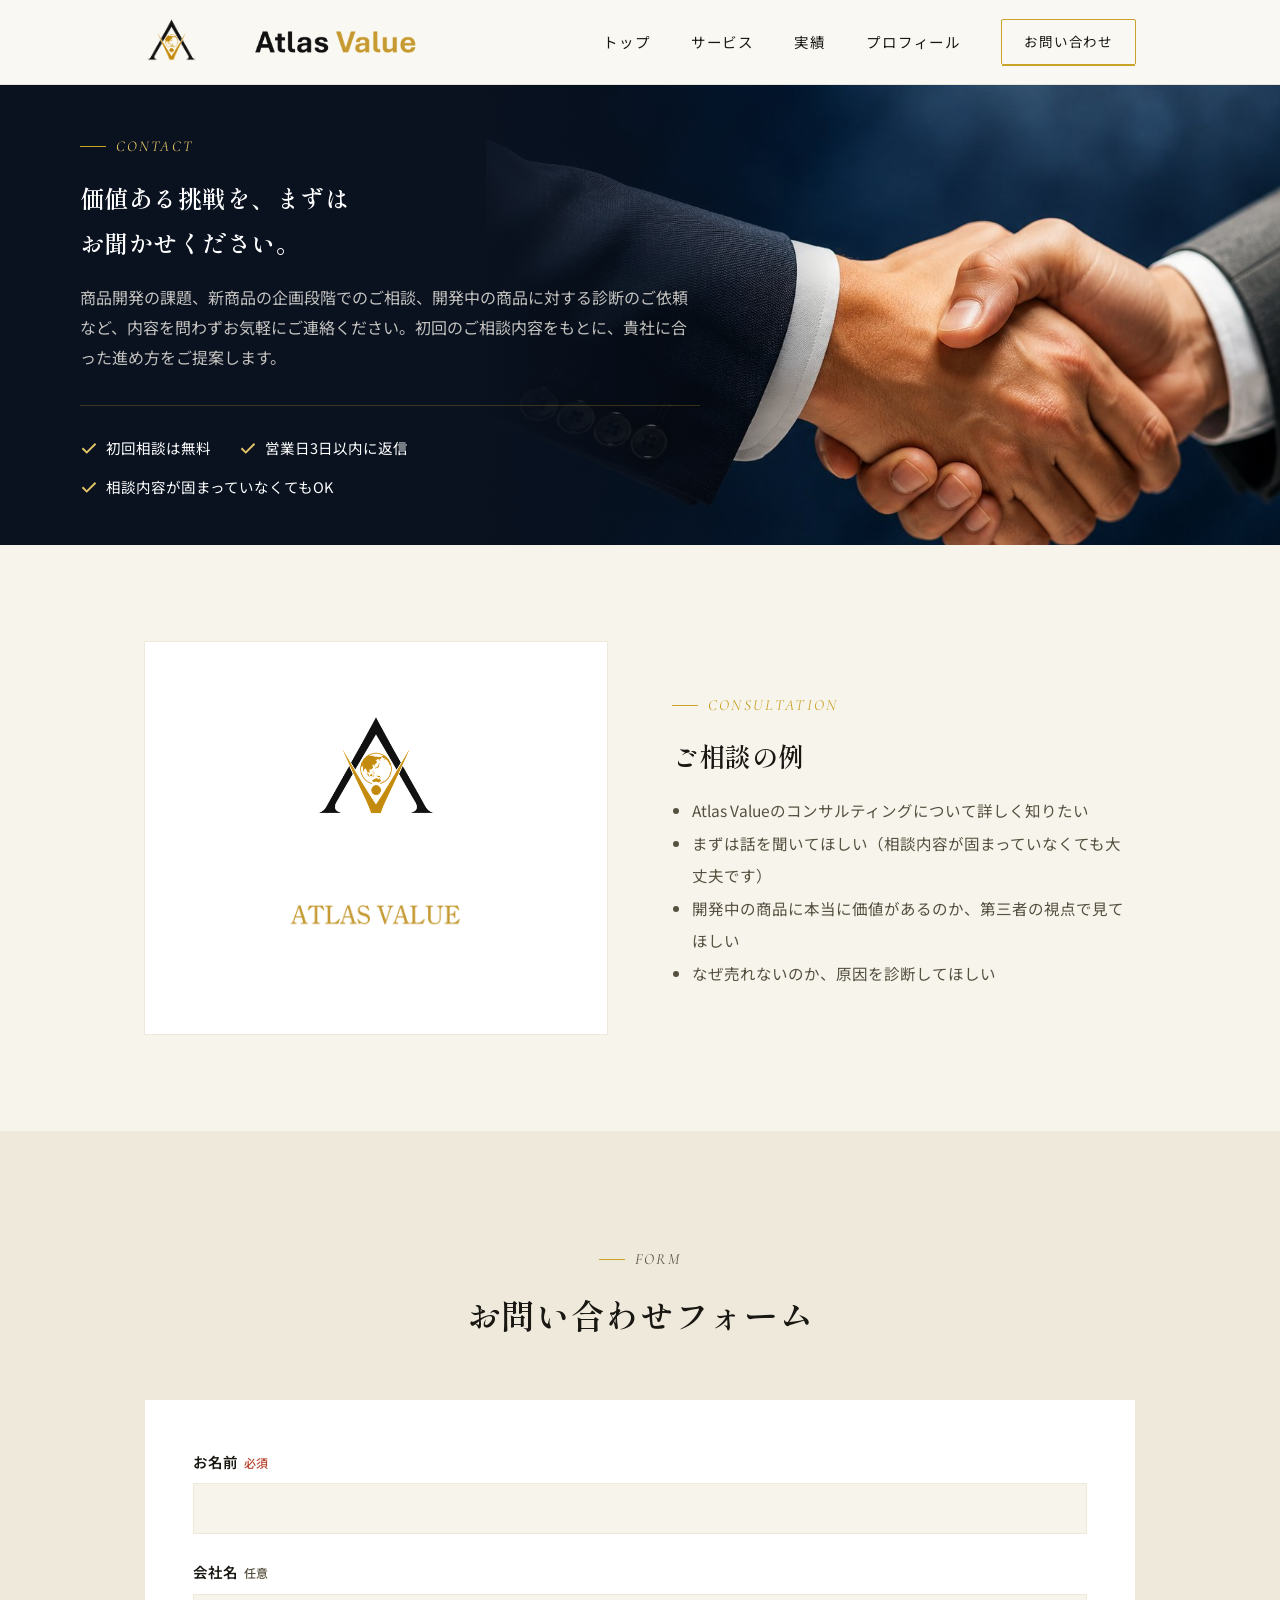
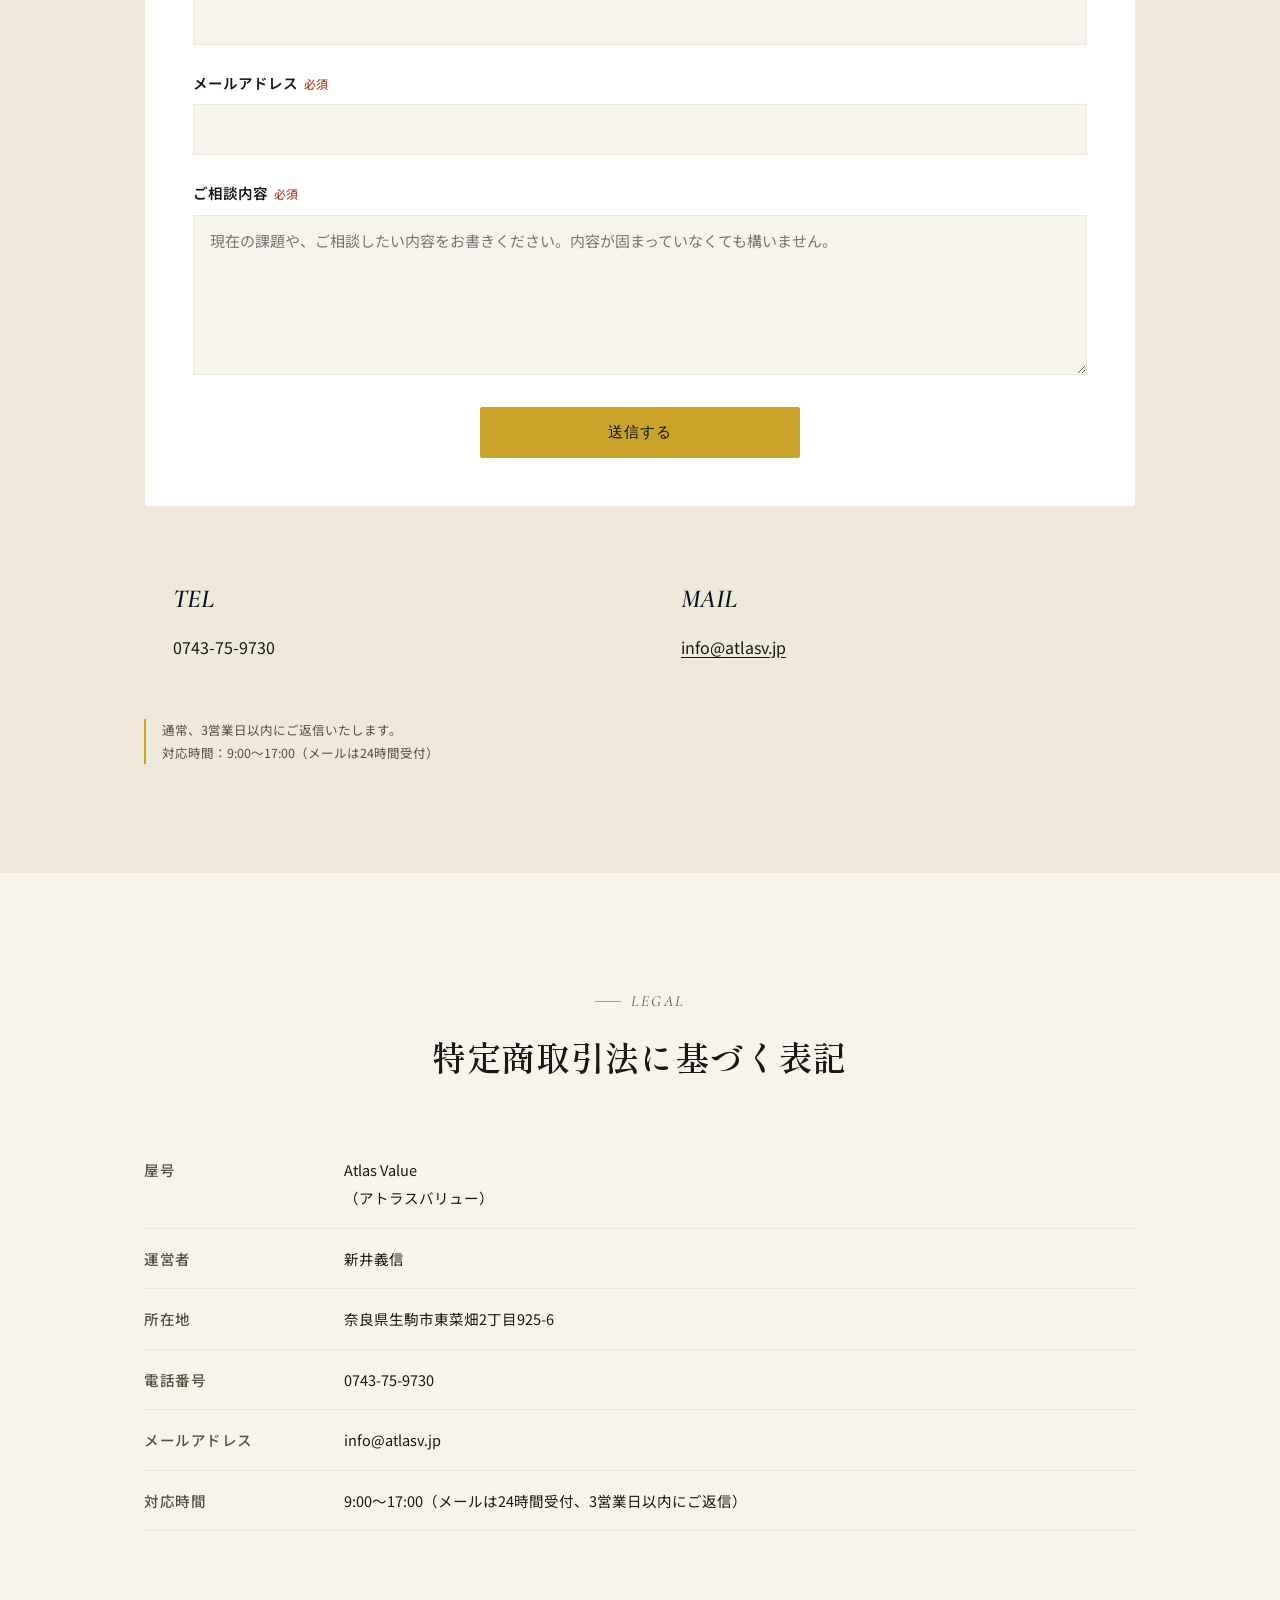
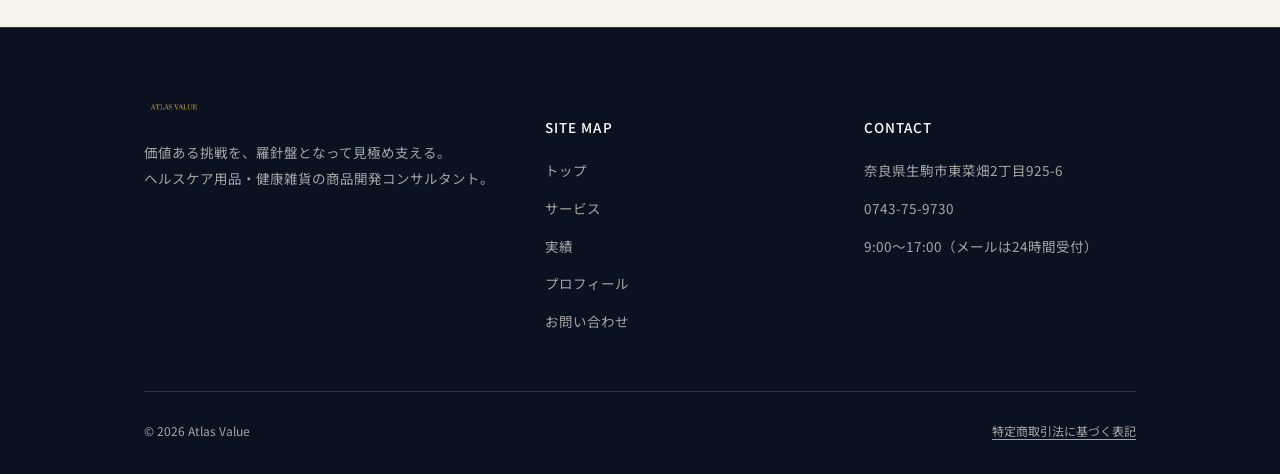
==== contact.html @ 28e2bb45 "Add files via upload" ====
<!DOCTYPE html>
<html lang="ja">
<head>
<meta charset="UTF-8">
<meta name="viewport" content="width=device-width, initial-scale=1.0">
<title>お問い合わせ | Atlas Value</title>
<meta name="description" content="Atlas Valueへのお問い合わせ・ご相談はこちらから。商品開発の課題や診断のご依頼など、お気軽にご連絡ください。">
<link rel="icon" href="favicon.png">
<link rel="stylesheet" href="css/style.css?v=19">
</head>
<body>

<header class="site-header">
  <div class="wrap">
    <a href="index.html" class="brand">
      <img src="images/logo-mark-dark.png" alt="Atlas Value" class="mark">
      <img src="images/logo-wordmark-sans-dark.png" alt="Atlas Value" class="wordmark">
    </a>
    <nav class="main-nav">
      <a href="index.html">トップ</a>
      <a href="service.html">サービス</a>
      <a href="results.html">実績</a>
      <a href="profile.html">プロフィール</a>
      <a href="contact.html#form" class="nav-cta current">お問い合わせ</a>
    </nav>
  </div>
</header>

<section class="contact-hero-photo">
  <div class="contact-hero-photo-img" role="img" aria-label="握手を交わすビジネスパーソンの手元"></div>
  <div class="wrap contact-hero-photo-grid">
    <div class="contact-hero-photo-text">
      <p class="eyebrow">CONTACT</p>
      <h1>価値ある挑戦を、まずは<br>お聞かせください。</h1>
      <p>商品開発の課題、新商品の企画段階でのご相談、開発中の商品に対する診断のご依頼など、内容を問わずお気軽にご連絡ください。初回のご相談内容をもとに、貴社に合った進め方をご提案します。</p>
      <div class="trust-row">
        <div class="trust-item">
          <svg viewBox="0 0 20 20" xmlns="http://www.w3.org/2000/svg"><path d="M7.5 13.5L3.5 9.5L2 11L7.5 16.5L18 6L16.5 4.5L7.5 13.5Z" fill="#e6c766"/></svg>
          <span>初回相談は無料</span>
        </div>
        <div class="trust-item">
          <svg viewBox="0 0 20 20" xmlns="http://www.w3.org/2000/svg"><path d="M7.5 13.5L3.5 9.5L2 11L7.5 16.5L18 6L16.5 4.5L7.5 13.5Z" fill="#e6c766"/></svg>
          <span>営業日3日以内に返信</span>
        </div>
        <div class="trust-item">
          <svg viewBox="0 0 20 20" xmlns="http://www.w3.org/2000/svg"><path d="M7.5 13.5L3.5 9.5L2 11L7.5 16.5L18 6L16.5 4.5L7.5 13.5Z" fill="#e6c766"/></svg>
          <span>相談内容が固まっていなくてもOK</span>
        </div>
      </div>
    </div>
  </div>
</section>

<section>
  <div class="wrap">
    <div class="feature-grid">
      <div class="feature-media">
        <div class="media-panel">
          <img class="panel-mark" src="images/logo-mark-dark.png" alt="Atlas Value ロゴマーク">
          <img class="panel-logotype" src="images/atlas-value-logotype.png" alt="ATLAS VALUE">
        </div>
      </div>
      <div class="feature-text">
        <p class="eyebrow">CONSULTATION</p>
        <h2>ご相談の例</h2>
        <ul style="padding-left:20px; color:var(--ink-soft); font-size:15.5px; line-height:2.1;">
          <li>Atlas Valueのコンサルティングについて詳しく知りたい</li>
          <li>まずは話を聞いてほしい（相談内容が固まっていなくても大丈夫です）</li>
          <li>開発中の商品に本当に価値があるのか、第三者の視点で見てほしい</li>
          <li>なぜ売れないのか、原因を診断してほしい</li>
        </ul>
      </div>
    </div>
  </div>
</section>

<section class="on-cream-dim" id="form">
  <div class="wrap">
    <div class="section-head">
      <p class="eyebrow" style="justify-content:center;">FORM</p>
      <h2>お問い合わせフォーム</h2>
    </div>
    <div class="form-block">
      <div class="form-error" id="formError" style="display:none;"></div>
      <form class="contact-form" action="https://smart-ebino-8318.whitesnow.jp/contact-form.php" method="post">
        <!-- スパム対策用（人には見えない項目、削除しないでください） -->
        <div class="hp-field" aria-hidden="true">
          <label for="website">website</label>
          <input type="text" id="website" name="website" tabindex="-1" autocomplete="off">
        </div>

        <div class="field">
          <label for="name">お名前<span class="req">必須</span></label>
          <input type="text" id="name" name="name" required>
        </div>

        <div class="field">
          <label for="company">会社名<span class="opt">任意</span></label>
          <input type="text" id="company" name="company">
        </div>

        <div class="field">
          <label for="email">メールアドレス<span class="req">必須</span></label>
          <input type="email" id="email" name="email" required>
        </div>

        <div class="field">
          <label for="message">ご相談内容<span class="req">必須</span></label>
          <textarea id="message" name="message" required placeholder="現在の課題や、ご相談したい内容をお書きください。内容が固まっていなくても構いません。"></textarea>
        </div>

        <div class="form-submit">
          <button type="submit" class="btn btn-solid">送信する</button>
        </div>
      </form>
    </div>

    <div class="contact-methods">
      <div class="contact-method">
        <div class="label">TEL</div>
        <div class="value">0743-75-9730</div>
      </div>
      <div class="contact-method">
        <div class="label">MAIL</div>
        <div class="value"><a href="mailto:info@atlasv.jp">info@atlasv.jp</a></div>
      </div>
    </div>
    <p class="note">通常、3営業日以内にご返信いたします。<br>対応時間：9:00〜17:00（メールは24時間受付）</p>
  </div>
</section>

<section id="legal">
  <div class="wrap">
    <div class="section-head">
      <p class="eyebrow" style="justify-content:center;">LEGAL</p>
      <h2>特定商取引法に基づく表記</h2>
    </div>
    <table class="legal-table">
      <tr><th>屋号</th><td>Atlas Value<br>（アトラスバリュー）</td></tr>
      <tr><th>運営者</th><td>新井義信</td></tr>
      <tr><th>所在地</th><td>奈良県生駒市東菜畑2丁目925-6</td></tr>
      <tr><th>電話番号</th><td>0743-75-9730</td></tr>
      <tr><th>メールアドレス</th><td><a href="mailto:info@atlasv.jp">info@atlasv.jp</a></td></tr>
      <tr><th>対応時間</th><td>9:00〜17:00（メールは24時間受付、3営業日以内にご返信）</td></tr>
    </table>
  </div>
</section>

<footer class="site-footer">
  <div class="wrap">
    <div class="footer-top">
      <div class="footer-brand">
        <img src="images/logo-wordmark-serif.png" alt="Atlas Value">
        <p>価値ある挑戦を、羅針盤となって見極め支える。<br>ヘルスケア用品・健康雑貨の商品開発コンサルタント。</p>
      </div>
      <div class="footer-col">
        <h5>SITE MAP</h5>
        <a href="index.html">トップ</a>
        <a href="service.html">サービス</a>
        <a href="results.html">実績</a>
        <a href="profile.html">プロフィール</a>
        <a href="contact.html#form">お問い合わせ</a>
      </div>
      <div class="footer-col">
        <h5>CONTACT</h5>
        <span>奈良県生駒市東菜畑2丁目925-6</span>
        <span>0743-75-9730</span>
        <span>9:00〜17:00（メールは24時間受付）</span>
      </div>
    </div>
    <div class="footer-bottom">
      <span>&copy; 2026 Atlas Value</span>
      <a href="contact.html#legal">特定商取引法に基づく表記</a>
    </div>
  </div>
</footer>

<script>
(function () {
  var params = new URLSearchParams(window.location.search);
  var error = params.get("error");
  if (!error) return;
  var box = document.getElementById("formError");
  if (!box) return;
  var messages = {
    required: "お名前・メールアドレス・ご相談内容は必須項目です。ご入力の上、再度送信してください。",
    email: "メールアドレスの形式が正しくないようです。ご確認の上、再度送信してください。"
  };
  box.textContent = messages[error] || "送信内容をご確認の上、再度お試しください。";
  box.style.display = "block";
  box.scrollIntoView({ behavior: "smooth", block: "center" });
})();
</script>

</body>
</html>
---- css/style.css ----
@import url('https://fonts.googleapis.com/css2?family=Shippori+Mincho:wght@400;500;600;700;800&family=Cormorant+Garamond:ital,wght@0,400;0,500;0,600;1,400&family=Noto+Sans+JP:wght@300;400;500;600;700&display=swap');

/* ===== Design tokens ===== */
:root {
  --navy-deep: #0a1220;
  --navy: #101c30;
  --navy-mid: #16233c;
  --navy-line: rgba(201, 162, 39, 0.25);
  --gold: #c9a227;
  --gold-light: #e6c766;
  --gold-soft: rgba(201, 162, 39, 0.12);
  --cream: #f7f4ec;
  --cream-dim: #efe9db;
  --ink: #191712;
  --ink-soft: #55503f;
  --white: #ffffff;

  --font-display: "Shippori Mincho", serif;
  --font-en: "Cormorant Garamond", serif;
  --font-body: "Noto Sans JP", sans-serif;

  --max-w: 1120px;
  --gutter: clamp(24px, 5vw, 64px);
}

* { box-sizing: border-box; }
html { scroll-behavior: smooth; }

body {
  margin: 0;
  font-family: var(--font-body);
  color: var(--ink);
  background: var(--cream);
  line-height: 1.9;
  -webkit-font-smoothing: antialiased;
}

img { max-width: 100%; display: block; }
a { color: inherit; text-decoration: none; }

.wrap {
  max-width: var(--max-w);
  margin: 0 auto;
  padding-left: var(--gutter);
  padding-right: var(--gutter);
}

h1, h2, h3, h4 {
  font-family: var(--font-display);
  font-weight: 600;
  margin: 0;
  letter-spacing: 0.02em;
}

.eyebrow {
  display: inline-flex;
  align-items: center;
  gap: 10px;
  font-family: var(--font-en);
  font-style: italic;
  font-size: 15px;
  letter-spacing: 0.14em;
  color: var(--gold);
  margin-bottom: 14px;
}
.eyebrow::before {
  content: "";
  width: 26px;
  height: 1px;
  background: var(--gold);
  display: inline-block;
}
.eyebrow.eyebrow-lg {
  font-size: 30px;
  color: #8a6c14;
}

/* ===== Compass divider — signature motif ===== */
.compass-divider {
  display: flex;
  align-items: center;
  justify-content: center;
  gap: 14px;
  margin: 0 auto;
  width: 100%;
  max-width: 420px;
}
.compass-divider .line { flex: 1; height: 1px; background: linear-gradient(90deg, transparent, var(--gold), transparent); }
.compass-divider svg { flex-shrink: 0; }

/* ===== Header ===== */
.site-header {
  position: sticky;
  top: 0;
  z-index: 100;
  background: rgba(250, 248, 242, 0.96);
  backdrop-filter: blur(6px);
  border-bottom: 1px solid rgba(25, 23, 18, 0.09);
  box-shadow: 0 1px 0 rgba(25, 23, 18, 0.02);
}
.site-header .wrap {
  display: flex;
  align-items: center;
  justify-content: space-between;
  height: 84px;
}
.brand {
  display: flex;
  align-items: center;
  gap: 12px;
}
.brand img.mark { height: 55px; width: auto; }
.brand img.wordmark { height: 132px; width: auto; }

nav.main-nav { display: flex; align-items: center; gap: 40px; }
nav.main-nav a {
  color: var(--ink);
  font-size: 14.5px;
  letter-spacing: 0.06em;
  position: relative;
  padding: 6px 0;
  transition: color .25s ease;
}
nav.main-nav a:hover { color: var(--gold); }
nav.main-nav a.current { color: var(--gold); }
nav.main-nav a.current::after {
  content: "";
  position: absolute;
  left: 0; right: 0; bottom: -2px;
  height: 1px;
  background: var(--gold);
}
.nav-cta {
  border: 1px solid var(--gold);
  padding: 9px 22px !important;
  border-radius: 2px;
  font-size: 13.5px !important;
  color: var(--ink) !important;
}
.nav-cta:hover { background: var(--gold); color: var(--navy-deep) !important; }

.nav-toggle { display: none; }

/* ===== Hero ===== */
.hero {
  position: relative;
  background: var(--navy-deep);
  color: var(--white);
  overflow: hidden;
}
.hero-bg-photo {
  position: absolute;
  inset: 0;
  width: 100%;
  height: 100%;
  object-fit: cover;
  object-position: right center;
  z-index: 1;
}
.hero-photo-overlay {
  position: absolute;
  inset: 0;
  z-index: 2;
  background: linear-gradient(90deg,
    rgba(10,18,32,0.94) 0%,
    rgba(10,18,32,0.82) 32%,
    rgba(10,18,32,0.35) 58%,
    rgba(10,18,32,0.08) 72%,
    rgba(10,18,32,0) 85%);
}
/* HERO-FIX-10 */
.hero .wrap {
  position: relative;
  z-index: 3;
  min-height: 520px;
  display: flex;
  align-items: flex-start;
  padding-top: 0px;
  padding-bottom: 48px;
}
.hero-copy {
  margin-top: -140px;
}
.hero-copy { max-width: 700px; }
.hero-copy h1 {
  font-size: clamp(34px, 4.4vw, 52px);
  line-height: 1.5;
  color: var(--white);
}
.hero-copy h1 .accent { color: var(--gold); white-space: nowrap; }
.hero-copy p.lead {
  margin-top: 26px;
  font-size: 16.5px;
  color: rgba(247, 244, 236, 0.82);
  max-width: 620px;
  line-height: 2;
}
.hero-actions { margin-top: 40px; display: flex; gap: 16px; flex-wrap: wrap; }

.btn {
  display: inline-block;
  padding: 15px 34px;
  font-size: 14.5px;
  letter-spacing: 0.08em;
  border-radius: 2px;
  transition: all .25s ease;
  border: 1px solid var(--gold);
}
.btn-solid { background: var(--gold); color: var(--navy-deep); }
.btn-solid:hover { background: var(--gold-light); border-color: var(--gold-light); }
.btn-outline { color: var(--white); }
.btn-outline:hover { background: rgba(201,162,39,0.12); }

.hero-visual { position: relative; }
.hero-visual .frame {
  position: relative;
  border: 1px solid var(--navy-line);
  padding: 14px;
}
.hero-visual img { width: 100%; height: auto; display: block; }
.hero-visual .frame::before,
.hero-visual .frame::after {
  content: "";
  position: absolute;
  width: 30px; height: 30px;
  border: 1px solid var(--gold);
}
.hero-visual .frame::before { top: -8px; left: -8px; border-right: none; border-bottom: none; }
.hero-visual .frame::after { bottom: -8px; right: -8px; border-left: none; border-top: none; }

.hero-bg-mark {
  position: absolute;
  right: -8%;
  top: -18%;
  width: 620px;
  opacity: 0.05;
  z-index: 1;
  pointer-events: none;
}

/* ===== Page hero (inner pages) ===== */
.page-hero {
  background: var(--navy-deep);
  color: var(--white);
  padding: 108px 0 64px;
  position: relative;
  overflow: hidden;
}
.page-hero .eyebrow { color: var(--gold-light); }
.page-hero h1 { color: var(--white); font-size: clamp(30px, 3.6vw, 42px); line-height: 1.6; }
.page-hero h1 .accent { color: var(--gold); white-space: nowrap; }
.page-hero p { margin-top: 18px; color: rgba(247,244,236,0.78); max-width: 62ch; font-size: 15.5px; }

.page-hero-grid {
  display: grid;
  grid-template-columns: 1.55fr 0.45fr;
  gap: 40px;
  align-items: center;
}
.page-hero-split h1 { font-size: clamp(28px, 3.1vw, 37px); }
.page-hero-split .page-hero-copy p { max-width: none; }
.page-hero-visual { max-width: 280px; margin: 0 auto; }
.page-hero-visual .frame { margin: 0; }

/* ===== Profile photo hero (index.html PROFILE section) ===== */
.profile-hero-photo {
  position: relative;
  background: var(--navy-deep);
  color: var(--white);
  padding: 0;
  overflow: hidden;
}
.profile-hero-photo-img {
  position: absolute;
  top: 0;
  right: 0;
  width: 62%;
  height: 100%;
  background-image: url('../images/profile-compass-bg.jpg');
  background-repeat: no-repeat;
  background-size: 148% auto;
  background-position: 100% center;
  z-index: 1;
}
.profile-hero-photo::before {
  content: "";
  position: absolute;
  inset: 0;
  background: linear-gradient(90deg,
    var(--navy-deep) 0%,
    var(--navy-deep) 36%,
    rgba(10, 18, 32, 0.55) 50%,
    rgba(10, 18, 32, 0) 66%);
  z-index: 2;
}
.profile-hero-photo-grid {
  position: relative;
  z-index: 3;
  padding: 112px 0;
}
.profile-hero-photo-text { max-width: 640px; }
.profile-hero-photo-text .eyebrow { color: var(--gold-light); }
.profile-hero-photo-text h2 { color: var(--white); font-size: clamp(26px, 3vw, 34px); line-height: 1.6; }
.profile-hero-photo-text p { margin-top: 20px; color: rgba(247,244,236,0.78); font-size: 15.5px; }
.profile-hero-photo-text .btn-outline { border-color: var(--gold); color: var(--white); }
@media (max-width: 860px) {
  .profile-hero-photo-img { position: static; width: 100%; height: 260px; }
  .profile-hero-photo::before { display: none; }
  .profile-hero-photo-grid { padding: 48px 0; }
  .profile-hero-photo-text { max-width: none; }
}

/* ===== Results photo hero (results.html page-hero) ===== */
.results-hero-photo {
  position: relative;
  background: var(--navy-deep);
  color: var(--white);
  padding: 0;
  overflow: hidden;
}
.results-hero-photo-img {
  position: absolute;
  top: 0;
  right: 0;
  width: 62%;
  height: 100%;
  background-image: url('../images/results-hero-bg.jpg');
  background-repeat: no-repeat;
  background-size: 180% auto;
  background-position: 100% 32%;
  z-index: 1;
}
.results-hero-photo::before {
  content: "";
  position: absolute;
  inset: 0;
  background: linear-gradient(90deg,
    var(--navy-deep) 0%,
    var(--navy-deep) 36%,
    rgba(10, 18, 32, 0.55) 50%,
    rgba(10, 18, 32, 0) 66%);
  z-index: 2;
}
.results-hero-photo-grid {
  position: relative;
  z-index: 3;
  padding: 112px 0;
}
.results-hero-photo-text { max-width: 580px; }
.results-hero-photo-text .eyebrow { color: var(--gold-light); }
.results-hero-photo-text h1 { color: var(--white); }
.results-hero-photo-text p { color: rgba(247,244,236,0.78); }
@media (max-width: 860px) {
  .results-hero-photo-img { position: static; width: 100%; height: 260px; }
  .results-hero-photo::before { display: none; }
  .results-hero-photo-grid { padding: 48px 0; }
  .results-hero-photo-text { max-width: none; }
}

/* ===== Profile page hero photo (profile.html page-hero) ===== */
.profile-page-hero-photo {
  position: relative;
  background: var(--navy-deep);
  color: var(--white);
  padding: 0;
  overflow: hidden;
}
.profile-page-hero-photo-img {
  position: absolute;
  top: 0;
  right: 0;
  width: 62%;
  height: 100%;
  background-image: url('../images/profile-page-hero-bg.jpg');
  background-repeat: no-repeat;
  background-size: 130% auto;
  background-position: 70% center;
  z-index: 1;
}
.profile-page-hero-photo::before {
  content: "";
  position: absolute;
  inset: 0;
  background: linear-gradient(90deg,
    var(--navy-deep) 0%,
    var(--navy-deep) 36%,
    rgba(10, 18, 32, 0.55) 50%,
    rgba(10, 18, 32, 0) 66%);
  z-index: 2;
}
.profile-page-hero-photo-grid {
  position: relative;
  z-index: 3;
  padding: 112px 0;
}
.profile-page-hero-photo-text { max-width: 580px; }
.profile-page-hero-photo-text .eyebrow { color: var(--gold-light); }
.profile-page-hero-photo-text h1 { color: var(--white); }
.profile-page-hero-photo-text p { color: rgba(247,244,236,0.78); }
@media (max-width: 860px) {
  .profile-page-hero-photo-img { position: static; width: 100%; height: 260px; }
  .profile-page-hero-photo::before { display: none; }
  .profile-page-hero-photo-grid { padding: 48px 0; }
  .profile-page-hero-photo-text { max-width: none; }
}

/* ===== Contact photo hero (contact.html page-hero) ===== */
.contact-hero-photo {
  position: relative;
  background: var(--navy-deep);
  color: var(--white);
  padding: 0;
  overflow: hidden;
}
.contact-hero-photo-img {
  position: absolute;
  top: 0;
  right: 0;
  width: 62%;
  height: 100%;
  background-image: url('../images/contact-hero-bg.jpg');
  background-repeat: no-repeat;
  background-size: 140% auto;
  background-position: 60% center;
  z-index: 1;
}
.contact-hero-photo::before {
  content: "";
  position: absolute;
  inset: 0;
  background: linear-gradient(90deg,
    var(--navy-deep) 0%,
    var(--navy-deep) 36%,
    rgba(10, 18, 32, 0.55) 50%,
    rgba(10, 18, 32, 0) 66%);
  z-index: 2;
}
.contact-hero-photo-grid {
  position: relative;
  z-index: 3;
  padding: 32px 0;
}
.contact-hero-photo-text { max-width: 620px; }
.contact-hero-photo-text .eyebrow { color: var(--gold-light); }
.contact-hero-photo-text h1 { color: var(--white); }
.contact-hero-photo-text p { color: rgba(247,244,236,0.78); }
.trust-row {
  display: flex;
  flex-wrap: wrap;
  margin-top: 32px;
  padding-top: 28px;
  border-top: 1px solid rgba(201, 162, 39, 0.25);
}
.trust-item {
  display: flex;
  align-items: center;
  font-size: 14.5px;
  color: var(--white);
  margin-right: 28px;
  margin-bottom: 12px;
  white-space: nowrap;
}
.trust-item svg { flex: none; width: 18px; height: 18px; margin-right: 8px; }
@media (max-width: 860px) {
  .contact-hero-photo-img { position: static; width: 100%; height: 260px; }
  .contact-hero-photo::before { display: none; }
  .contact-hero-photo-grid { padding: 48px 0; }
  .contact-hero-photo-text { max-width: none; }
  .trust-row { flex-direction: column; gap: 12px; }
}

/* ===== Sections ===== */
section { padding: 96px 0; }
section.section-tight-top { padding-top: 8px; }
section.section-tight-bottom { padding-bottom: 24px; }
section.on-navy { background: var(--navy-deep); color: var(--white); }
section.on-cream-dim { background: var(--cream-dim); }
.section-head { text-align: center; max-width: 680px; margin: 0 auto 56px; }
.section-head h2 { font-size: clamp(26px, 3vw, 34px); line-height: 1.6; }
.on-navy .section-head h2 { color: var(--white); }
.section-head p { margin-top: 18px; color: var(--ink-soft); font-size: 15.5px; line-height: 1.9; }
.on-navy .section-head p { color: rgba(247,244,236,0.78); }
.on-navy .section-head p.eyebrow { color: var(--gold); }

/* ===== Values row (5 values) ===== */
.values-row {
  display: grid;
  grid-template-columns: repeat(5, 1fr);
  gap: 0;
  border-top: 1px solid var(--navy-line);
}
.value-item {
  padding: 40px 18px;
  text-align: center;
  border-right: 1px solid var(--navy-line);
}
.value-item:last-child { border-right: none; }
.value-item .vicon { display: block; margin: 0 auto 20px; height: 44px; width: auto; }
.value-item h3 { color: var(--white); font-size: 18px; letter-spacing: 0.12em; }
.value-item p { margin-top: 12px; font-size: 13.5px; color: rgba(247,244,236,0.68); line-height: 1.85; }

/* ===== Values row (photo-based, brand board style) ===== */
.values-row-photo {
  display: grid;
  grid-template-columns: repeat(5, 1fr);
  gap: 0;
  border-top: 1px solid var(--navy-line);
}
.value-photo-card {
  border-right: 1px solid var(--navy-line);
  background: var(--navy-deep);
}
.value-photo-card:last-child { border-right: none; }
.value-photo-card .value-photo {
  width: 100%;
  height: 150px;
  object-fit: cover;
  display: block;
}
.value-photo-card .value-info {
  display: flex;
  align-items: center;
  gap: 12px;
  padding: 20px 20px;
}
.value-photo-card .value-icon {
  width: 36px;
  height: 36px;
  flex-shrink: 0;
}
.value-photo-card .value-titles {
  display: flex;
  flex-direction: column;
  gap: 3px;
}
.value-photo-card .value-jp {
  color: var(--white);
  font-size: 16px;
  letter-spacing: 0.06em;
}
.value-photo-card .value-en {
  font-family: var(--font-en);
  font-style: italic;
  color: var(--gold);
  font-size: 12px;
  letter-spacing: 0.08em;
}

/* ===== Two column feature ===== */
.feature-grid {
  display: grid;
  grid-template-columns: 1fr 1fr;
  gap: 64px;
  align-items: center;
}
.feature-grid > * { min-width: 0; }
.feature-grid.reverse .feature-media { order: 2; }
.feature-media img { border: 1px solid var(--cream-dim); width: 100%; height: auto; display: block; }
.feature-text .eyebrow { color: var(--gold); }
.feature-text h2 { font-size: 26px; line-height: 1.7; }
.feature-text p { margin-top: 20px; color: var(--ink-soft); font-size: 15.5px; }
.origin-compact p { line-height: 1.6; margin-top: 15px; }
.feature-text-full { max-width: none; }

/* ===== Brand visual panels (replace person photography) ===== */
.media-panel {
  background: var(--white);
  border: 1px solid var(--cream-dim);
  display: flex;
  flex-direction: column;
  align-items: center;
  justify-content: center;
  padding: 64px 40px;
  min-height: 300px;
  text-align: center;
}
.media-panel.on-navy-panel { background: var(--navy-deep); border-color: var(--navy-line); }
.media-panel.media-panel-flat { background: transparent; border: none; }
.media-panel .panel-mark { width: 132px; height: auto; border: none; }
.media-panel .panel-mark.panel-mark-lg { width: 264px; }
.media-panel .panel-logotype { margin-top: 22px; width: 220px; height: auto; border: none; }
.media-panel .panel-caption {
  margin-top: 22px;
  font-family: var(--font-en);
  font-style: italic;
  color: #8a6c14;
  font-size: 26px;
  letter-spacing: 0.14em;
}
.media-panel .stat-num {
  font-family: var(--font-en);
  font-style: italic;
  color: var(--gold);
  font-size: 76px;
  line-height: 1;
}
.media-panel .stat-num .stat-unit {
  font-family: var(--font-body);
  font-style: normal;
  color: var(--ink);
  font-size: 26px;
  margin-left: 6px;
}
.media-panel .stat-label {
  margin-top: 20px;
  font-size: 13.5px;
  color: var(--ink-soft);
  max-width: 220px;
  line-height: 1.8;
}
.media-panel .compass-large { width: 64px; height: 64px; }
.media-panel .panel-list {
  width: 100%;
  max-width: 260px;
  text-align: left;
  margin-top: 6px;
}
.media-panel .panel-list li {
  list-style: none;
  display: flex;
  align-items: baseline;
  gap: 12px;
  padding: 14px 0;
  border-top: 1px solid var(--cream-dim);
  font-size: 14px;
  color: var(--ink-soft);
}
.media-panel .panel-list li:first-child { border-top: none; }
.media-panel .panel-list .n { font-family: var(--font-en); font-style: italic; color: var(--gold); font-size: 15px; }

/* ===== Cards ===== */
.card-grid {
  display: grid;
  grid-template-columns: repeat(3, 1fr);
  gap: 32px;
}
.card-grid-4 {
  display: grid;
  grid-template-columns: repeat(4, 1fr);
  gap: 28px;
}
.card {
  background: var(--white);
  border: 1px solid var(--cream-dim);
  padding: 40px 30px;
}
.card .num { font-family: var(--font-en); font-style: italic; color: var(--gold); font-size: 26px; }
.card h3 { margin-top: 14px; font-size: 19px; line-height: 1.6; }
.card p { margin-top: 14px; font-size: 14.5px; color: var(--ink-soft); }
.card .cat-icon { font-family: var(--font-en); font-style: italic; color: var(--gold); font-size: 13px; letter-spacing: 0.1em; }

/* ===== Case study blocks ===== */
.case {
  border-top: 1px solid var(--cream-dim);
  padding: 44px 0;
  display: grid;
  grid-template-columns: 160px 1fr;
  gap: 34px;
}
.case:last-child { border-bottom: 1px solid var(--cream-dim); }
.case .case-index { font-family: var(--font-en); font-style: italic; color: var(--gold); font-size: 42px; line-height: 1; }
.case .case-industry { margin-top: 10px; font-size: 12.5px; letter-spacing: 0.06em; color: var(--ink-soft); }
.case h3 { font-size: 20px; line-height: 1.6; margin-bottom: 18px; }
.case dl { margin: 0; }
.case dt { font-family: var(--font-en); font-style: italic; color: var(--gold); font-size: 14px; margin-top: 16px; }
.case dt:first-child { margin-top: 0; }
.case dd { margin: 6px 0 0; color: var(--ink-soft); font-size: 15px; line-height: 1.85; }

/* ===== Timeline (process flow — genuinely sequential) ===== */
.timeline { position: relative; padding-left: 40px; }
.timeline::before { content: ""; position: absolute; left: 9px; top: 6px; bottom: 6px; width: 1px; background: var(--navy-line); }
.on-cream .timeline::before, .timeline.on-light::before { background: var(--cream-dim); }
.t-item { position: relative; padding-bottom: 44px; }
.t-item:last-child { padding-bottom: 0; }
.t-item::before {
  content: "";
  position: absolute; left: -40px; top: 4px;
  width: 19px; height: 19px; border-radius: 50%;
  background: var(--cream); border: 1px solid var(--gold);
}
.t-item h4 { font-size: 17px; margin-bottom: 8px; }
.t-item p { margin: 0; color: var(--ink-soft); font-size: 14.5px; }

/* ===== Quote / pull ===== */
.pull {
  font-family: var(--font-display);
  font-size: clamp(22px, 2.6vw, 30px);
  line-height: 1.9;
  text-align: center;
  max-width: 800px;
  margin: 0 auto;
}
.pull .gold { color: var(--gold); }

/* ===== Profile ===== */
.profile-hero {
  display: grid;
  grid-template-columns: 380px 1fr;
  gap: 64px;
  align-items: start;
}
.profile-photo { border: 1px solid var(--cream-dim); width: 100%; height: auto; display: block; }
.profile-name-en { font-family: var(--font-en); font-style: italic; color: var(--gold); font-size: 17px; letter-spacing: 0.06em; }
.profile-name { font-size: 30px; margin-top: 8px; }
.profile-role { margin-top: 10px; color: var(--ink-soft); font-size: 14.5px; }
.profile-lead { margin-top: 26px; font-size: 15.5px; color: var(--ink-soft); }

/* ===== CTA band ===== */
.cta-band {
  background: var(--navy-deep);
  color: var(--white);
  text-align: center;
  padding: 88px 0;
  position: relative;
}
.cta-band h2 { color: var(--white); font-size: clamp(24px, 3vw, 32px); line-height: 1.7; }
.cta-band .btn-row { margin-top: 34px; display: flex; justify-content: center; gap: 18px; flex-wrap: wrap; }

/* ===== Form ===== */
.form-block {
  background: var(--white);
  border: 1px solid var(--cream-dim);
  padding: 48px;
}
.form-embed-note {
  border: 1px dashed var(--gold);
  padding: 28px;
  text-align: center;
  color: var(--ink-soft);
  font-size: 14px;
  background: var(--gold-soft);
}
.contact-form .field { margin-bottom: 24px; }
.contact-form label { display: block; font-size: 14.5px; color: var(--ink); margin-bottom: 8px; font-weight: 600; }
.contact-form label .req { color: #b5442e; font-size: 12px; margin-left: 6px; font-weight: 500; }
.contact-form label .opt { color: var(--ink-soft); font-size: 12px; margin-left: 6px; font-weight: 500; }
.contact-form input[type="text"],
.contact-form input[type="email"],
.contact-form textarea {
  width: 100%;
  border: 1px solid var(--cream-dim);
  background: var(--cream);
  padding: 14px 16px;
  font-family: inherit;
  font-size: 15px;
  color: var(--ink);
}
.contact-form input[type="text"]:focus,
.contact-form input[type="email"]:focus,
.contact-form textarea:focus {
  outline: none;
  border-color: var(--gold);
}
.contact-form textarea { resize: vertical; min-height: 160px; }
.contact-form .hp-field { position: absolute; left: -9999px; top: -9999px; }
.contact-form .form-submit { margin-top: 8px; text-align: center; }
.contact-form .form-submit .btn { width: 100%; max-width: 320px; }
.form-error {
  border: 1px solid #b5442e;
  background: #fbeceb;
  color: #8a2f1e;
  padding: 16px 20px;
  margin-bottom: 28px;
  font-size: 14.5px;
}
.contact-methods { display: grid; grid-template-columns: 1fr 1fr; gap: 24px; margin-top: 40px; }
.contact-method { border: 1px solid var(--cream-dim); padding: 26px 28px; }
.contact-method .label { font-family: var(--font-en); font-style: italic; color: var(--navy-deep); font-size: 26px; font-weight: 600; }
.contact-method .value { margin-top: 8px; font-size: 16px; }
.contact-method .value a { color: var(--ink); text-decoration: underline; text-underline-offset: 3px; }
.contact-method .value a:hover { color: var(--gold); }

.legal-table { width: 100%; border-collapse: collapse; margin-top: 10px; }
.legal-table th, .legal-table td { text-align: left; padding: 16px 0; border-bottom: 1px solid var(--cream-dim); font-size: 14.5px; vertical-align: top; }
.legal-table th { width: 200px; color: var(--ink-soft); font-weight: 500; letter-spacing: 0.04em; }

/* ===== Service detail sections ===== */
.service-detail {
  scroll-margin-top: 100px;
  padding-top: 20px;
}
.service-detail .feature-grid {
  align-items: start;
  grid-template-columns: 0.62fr 1.38fr;
}
.service-lead {
  margin-top: 18px;
  font-family: var(--font-display);
  font-size: 19px;
  color: var(--ink);
  font-weight: 600;
  line-height: 1.7;
  white-space: nowrap;
}
.on-navy .service-lead { color: var(--white); }
.detail-list {
  background: var(--white);
  border: 1px solid var(--cream-dim);
  padding: 40px 32px;
  display: grid;
  grid-template-columns: 1fr 1fr 1fr;
  gap: 0 28px;
}
.detail-list .detail-col h4 {
  font-family: var(--font-en);
  font-style: italic;
  color: var(--gold);
  font-size: 14.5px;
  letter-spacing: 0.06em;
  margin: 26px 0 10px;
}
.detail-list .detail-col h4:first-child { margin-top: 0; }
.detail-list .detail-col ul { list-style: none; margin: 0 0 4px; padding: 0; }
.detail-list .detail-col ul li {
  padding: 9px 0;
  border-top: 1px solid var(--cream-dim);
  font-size: 14.5px;
  color: var(--ink-soft);
}
.detail-list .detail-col:last-child ul li { white-space: nowrap; }
.detail-list .detail-col ul li:first-child { border-top: none; }

.note {
  font-size: 12.5px;
  color: var(--ink-soft);
  border-left: 2px solid var(--gold);
  padding-left: 16px;
  margin-top: 30px;
  line-height: 1.8;
  word-break: keep-all;
  overflow-wrap: normal;
}
.on-navy .note { color: rgba(247,244,236,0.65); }
.note-em { white-space: nowrap; }
.nowrap-word { white-space: nowrap; }

/* ===== Footer ===== */
footer.site-footer {
  background: var(--navy-deep);
  color: rgba(247,244,236,0.65);
  padding: 64px 0 32px;
  border-top: 1px solid var(--navy-line);
}
.footer-top { display: grid; grid-template-columns: 1.3fr 1fr 1fr; gap: 48px; padding-bottom: 44px; border-bottom: 1px solid var(--navy-line); }
.footer-brand img { height: 30px; margin-bottom: 18px; }
.footer-brand p { font-size: 13.5px; line-height: 1.9; max-width: 46ch; }
.footer-col h5 { color: var(--white); font-family: var(--font-body); font-weight: 500; font-size: 13.5px; letter-spacing: 0.08em; margin-bottom: 18px; }
.footer-col a, .footer-col span { display: block; font-size: 13.5px; margin-bottom: 12px; color: rgba(247,244,236,0.65); }
.footer-col a:hover { color: var(--gold-light); }
.footer-bottom { display: flex; justify-content: space-between; align-items: center; padding-top: 28px; font-size: 12px; flex-wrap: wrap; gap: 12px; }
.footer-bottom a { text-decoration: underline; text-underline-offset: 3px; }

/* ===== Responsive ===== */
@media (max-width: 960px) {
  nav.main-nav { display: none; }
  .service-detail .feature-grid { grid-template-columns: 1fr; }
  .detail-list { grid-template-columns: 1fr; }
  .page-hero-grid { grid-template-columns: 1fr; gap: 32px; }
  .page-hero-visual { max-width: 220px; }
  .service-lead { white-space: normal; }
  .hero .wrap { min-height: 460px; align-items: flex-start; padding-top: 32px; padding-bottom: 56px; }
  .hero-photo-overlay {
    background: linear-gradient(180deg,
      rgba(10,18,32,0.55) 0%,
      rgba(10,18,32,0.88) 55%,
      rgba(10,18,32,0.94) 100%);
  }
  .hero-bg-photo { object-position: 65% center; }
  .values-row { grid-template-columns: repeat(2, 1fr); }
  .value-item { border-right: none; border-bottom: 1px solid var(--navy-line); }
  .values-row-photo { grid-template-columns: repeat(2, 1fr); }
  .value-photo-card { border-right: none; border-bottom: 1px solid var(--navy-line); }
  .value-photo-card:last-child { grid-column: 1 / -1; max-width: 50%; margin: 0 auto; }
  .note-em { white-space: normal; overflow-wrap: anywhere; }
  .note { word-break: normal; overflow-wrap: anywhere; }
  .note-br { display: none; }
  .br-desktop { display: none; }
  section { padding: 56px 0; }
  section.section-tight-top { padding-top: 8px; }
  section.section-tight-bottom { padding-bottom: 24px; }
  .media-panel { padding: 40px 24px; min-height: 220px; }
  .feature-grid { grid-template-columns: 1fr; gap: 32px; }
  .feature-grid.reverse .feature-media { order: initial; }
  .feature-grid.reverse .feature-text { order: -1; }
  .card-grid { grid-template-columns: 1fr; }
  .card-grid-4 { grid-template-columns: 1fr 1fr; }
  .case { grid-template-columns: 1fr; }
  .profile-hero { grid-template-columns: 1fr; }
  .profile-photo { max-width: 280px; margin: 0 auto; }
  .footer-top { grid-template-columns: 1fr; gap: 32px; }
  .contact-methods { grid-template-columns: 1fr; }
  .legal-table th { width: 130px; }
}

@media (max-width: 560px) {
  .card-grid-4 { grid-template-columns: 1fr; }
}

.br-mobile { display: none; }
@media (max-width: 960px) {
  .br-mobile { display: inline; }
}

.br-phone { display: none; }
@media (max-width: 640px) {
  .br-phone { display: inline; }
}

@media (prefers-reduced-motion: reduce) {
  html { scroll-behavior: auto; }
  * { transition: none !important; }
}

:focus-visible {
  outline: 2px solid var(--gold);
  outline-offset: 3px;
}

/* ===== Fee page ===== */
.fee-intro-box {
  background: var(--white);
  border: 1px solid var(--cream-dim);
  border-left: 3px solid var(--gold);
  padding: 40px 44px;
  max-width: 880px;
  margin: 0 auto;
}
.fee-intro-box .fee-intro-head {
  display: flex;
  align-items: baseline;
  gap: 16px;
  flex-wrap: wrap;
}
.fee-intro-box h3 { font-size: 20px; }
.fee-intro-box .fee-price { font-family: var(--font-en); font-style: italic; color: var(--gold); font-size: 20px; }
.fee-intro-box p { margin-top: 16px; font-size: 14.5px; color: var(--ink-soft); }
.fee-intro-nowrap { white-space: nowrap; }
@media (max-width: 950px) {
  .fee-intro-nowrap { white-space: normal; }
}
.fee-card .cat-icon { display: block; }
.fee-card .fee-price {
  display: block;
  margin-top: 12px;
  font-family: "Meiryo", "Hiragino Kaku Gothic ProN", var(--font-body), sans-serif;
  font-style: normal;
  font-weight: 600;
  color: var(--gold);
  font-size: 19px;
  letter-spacing: 0.01em;
}
.fee-card h3 { margin-top: 10px; }
.fee-card .fee-examples {
  list-style: none;
  margin: 16px 0 0;
  padding: 0;
}
.fee-card .fee-examples li {
  font-size: 14px;
  color: var(--ink-soft);
  padding: 8px 0;
  border-top: 1px solid var(--cream-dim);
}
.fee-card .fee-examples li:first-child { border-top: none; }
@media (max-width: 640px) {
  .fee-intro-box { padding: 32px 26px; }
}

/* ===== service.html OUR APPROACH (生成AI×40年の目利き) ===== */
.ai-approach-h2 { color: var(--white); font-size: clamp(28px, 3.1vw, 37px); line-height: 1.6; margin: 0; }
@media (max-width: 640px) {
  .ai-approach-h2 { font-size: 22px; line-height: 1.55; }
}

/* redeploy trigger */
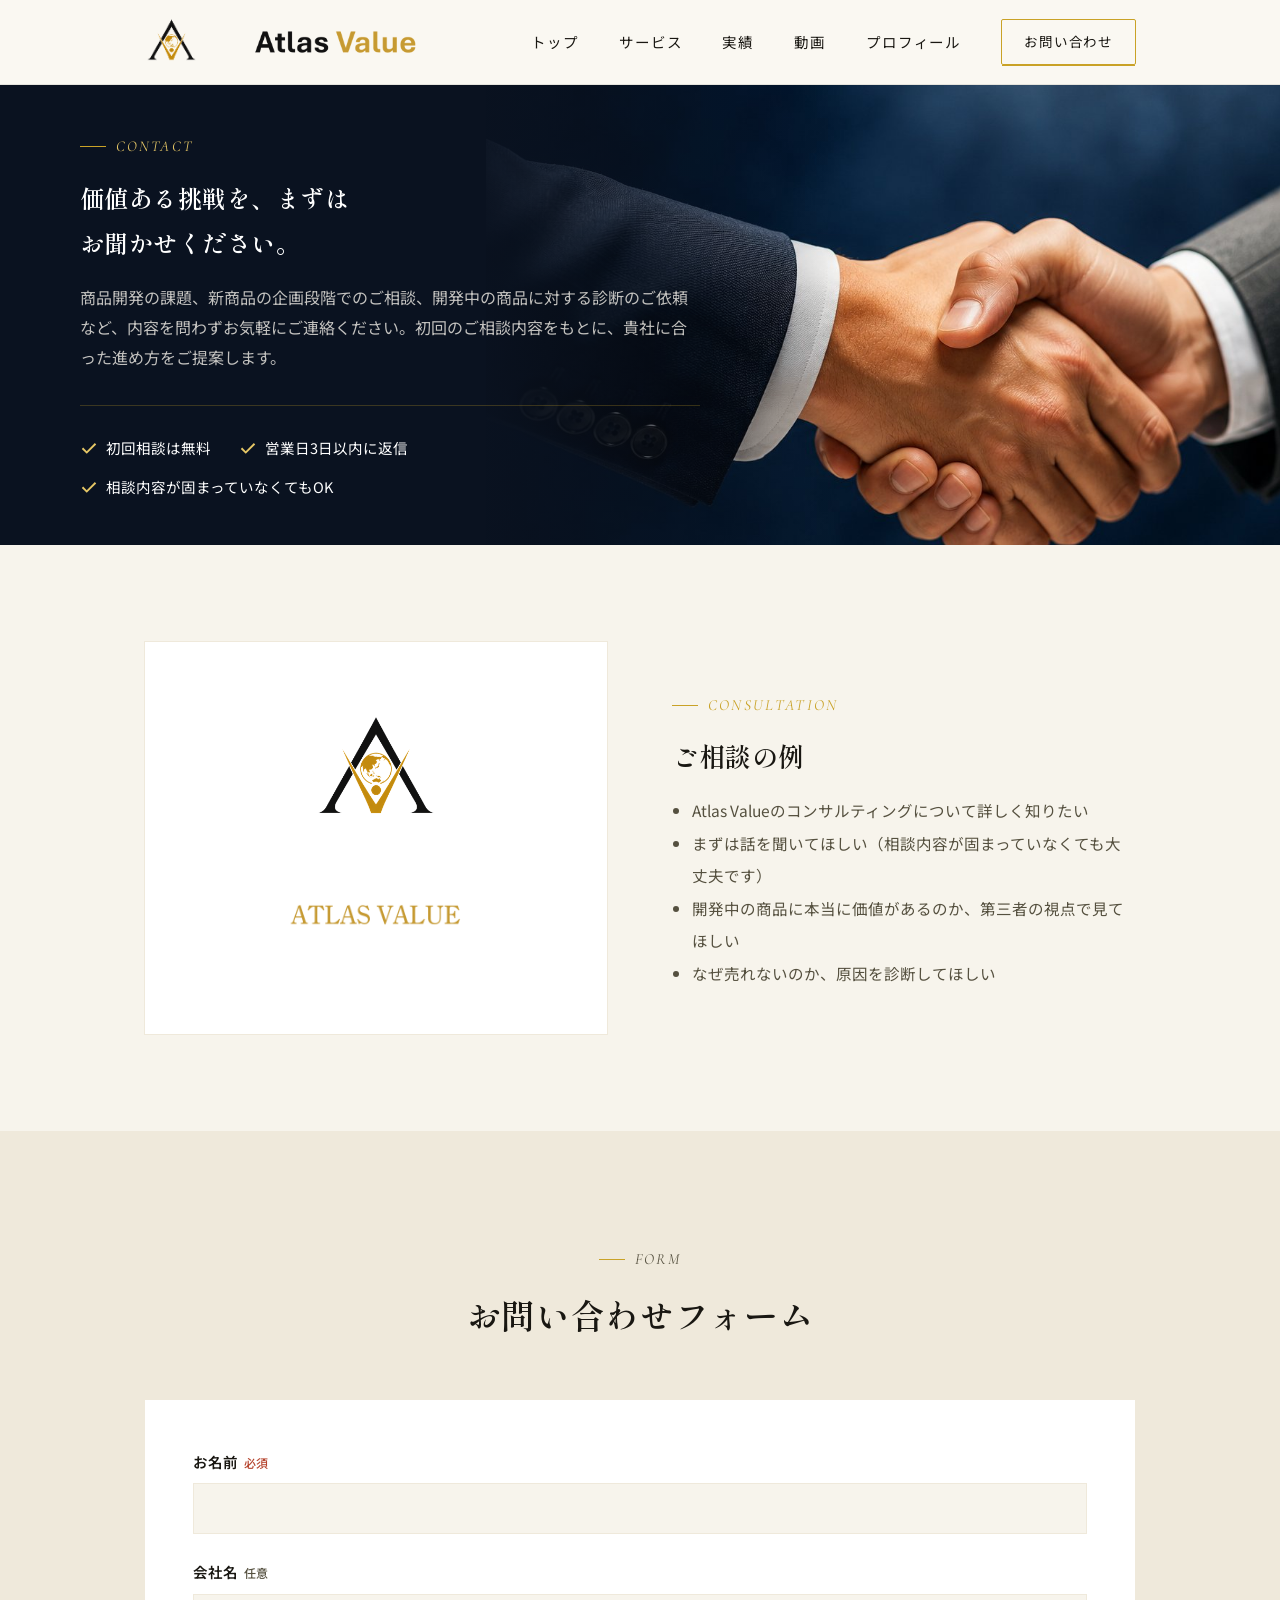
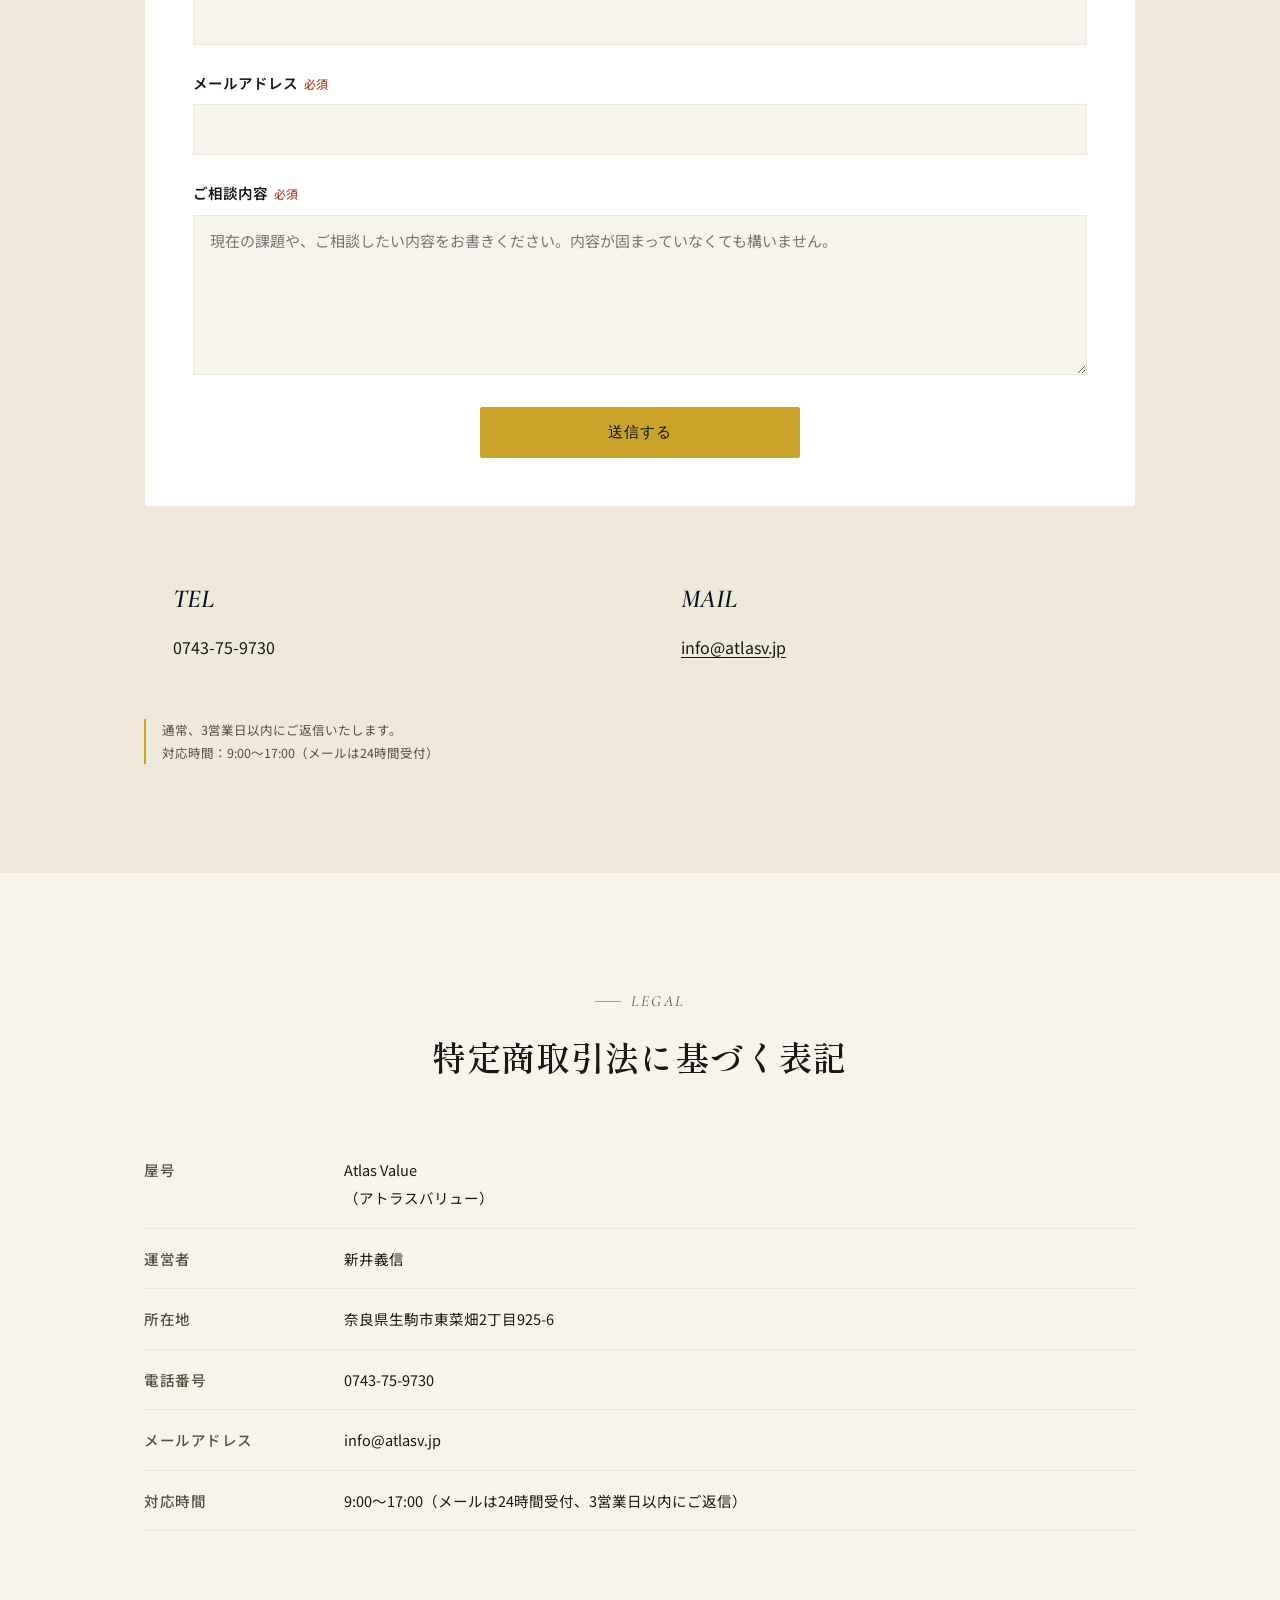
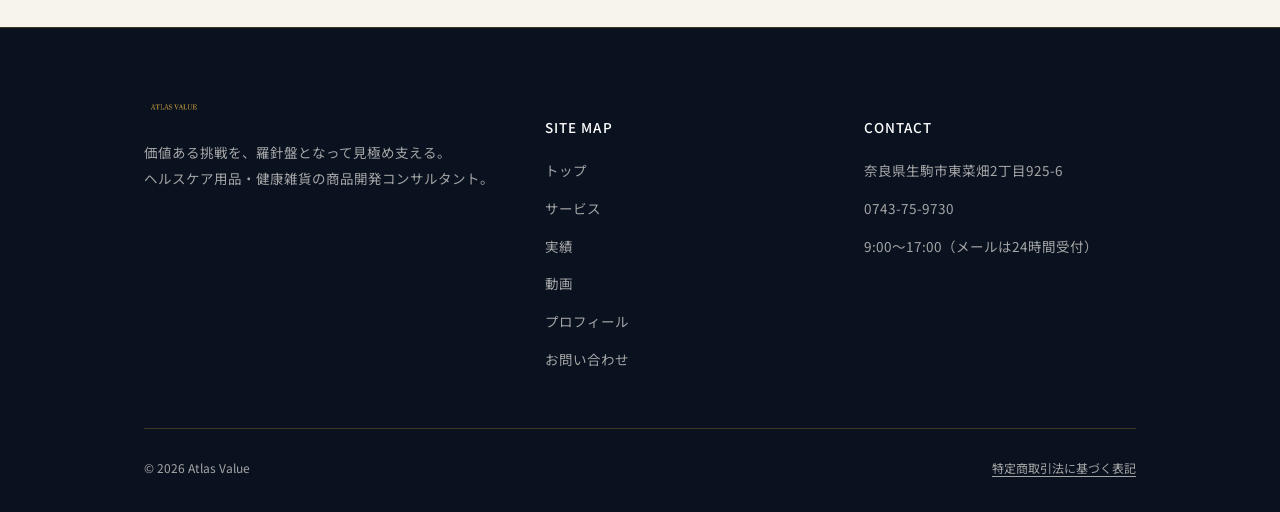
==== commit cf7d6534: "Add files via upload" ====
--- a/contact.html
+++ b/contact.html
@@ -6,7 +6,7 @@
 <title>お問い合わせ | Atlas Value</title>
 <meta name="description" content="Atlas Valueへのお問い合わせ・ご相談はこちらから。商品開発の課題や診断のご依頼など、お気軽にご連絡ください。">
 <link rel="icon" href="favicon.png">
-<link rel="stylesheet" href="css/style.css?v=19">
+<link rel="stylesheet" href="css/style.css?v=22">
 </head>
 <body>
 
@@ -20,6 +20,7 @@
       <a href="index.html">トップ</a>
       <a href="service.html">サービス</a>
       <a href="results.html">実績</a>
+      <a href="videos.html">動画</a>
       <a href="profile.html">プロフィール</a>
       <a href="contact.html#form" class="nav-cta current">お問い合わせ</a>
     </nav>
@@ -158,6 +159,7 @@
         <a href="index.html">トップ</a>
         <a href="service.html">サービス</a>
         <a href="results.html">実績</a>
+        <a href="videos.html">動画</a>
         <a href="profile.html">プロフィール</a>
         <a href="contact.html#form">お問い合わせ</a>
       </div>
--- a/css/style.css
+++ b/css/style.css
@@ -972,4 +972,11 @@
   .ai-approach-h2 { font-size: 22px; line-height: 1.55; }
 }
 
+/* ===== fee.html 05 従業員教育・研修（幅広カード：他4枚の約1.5倍幅・中央寄せ） ===== */
+.fee-card-wide { max-width: 340px; margin: 28px auto 0; }
+
+/* ===== videos.html 再生リスト埋め込み ===== */
+.video-embed { position: relative; width: 100%; max-width: 900px; margin: 0 auto; padding-top: 56.25%; border: 1px solid rgba(20,26,45,0.12); box-shadow: 0 20px 50px rgba(20,26,45,0.12); }
+.video-embed iframe { position: absolute; top: 0; left: 0; width: 100%; height: 100%; border: 0; }
+
 /* redeploy trigger */
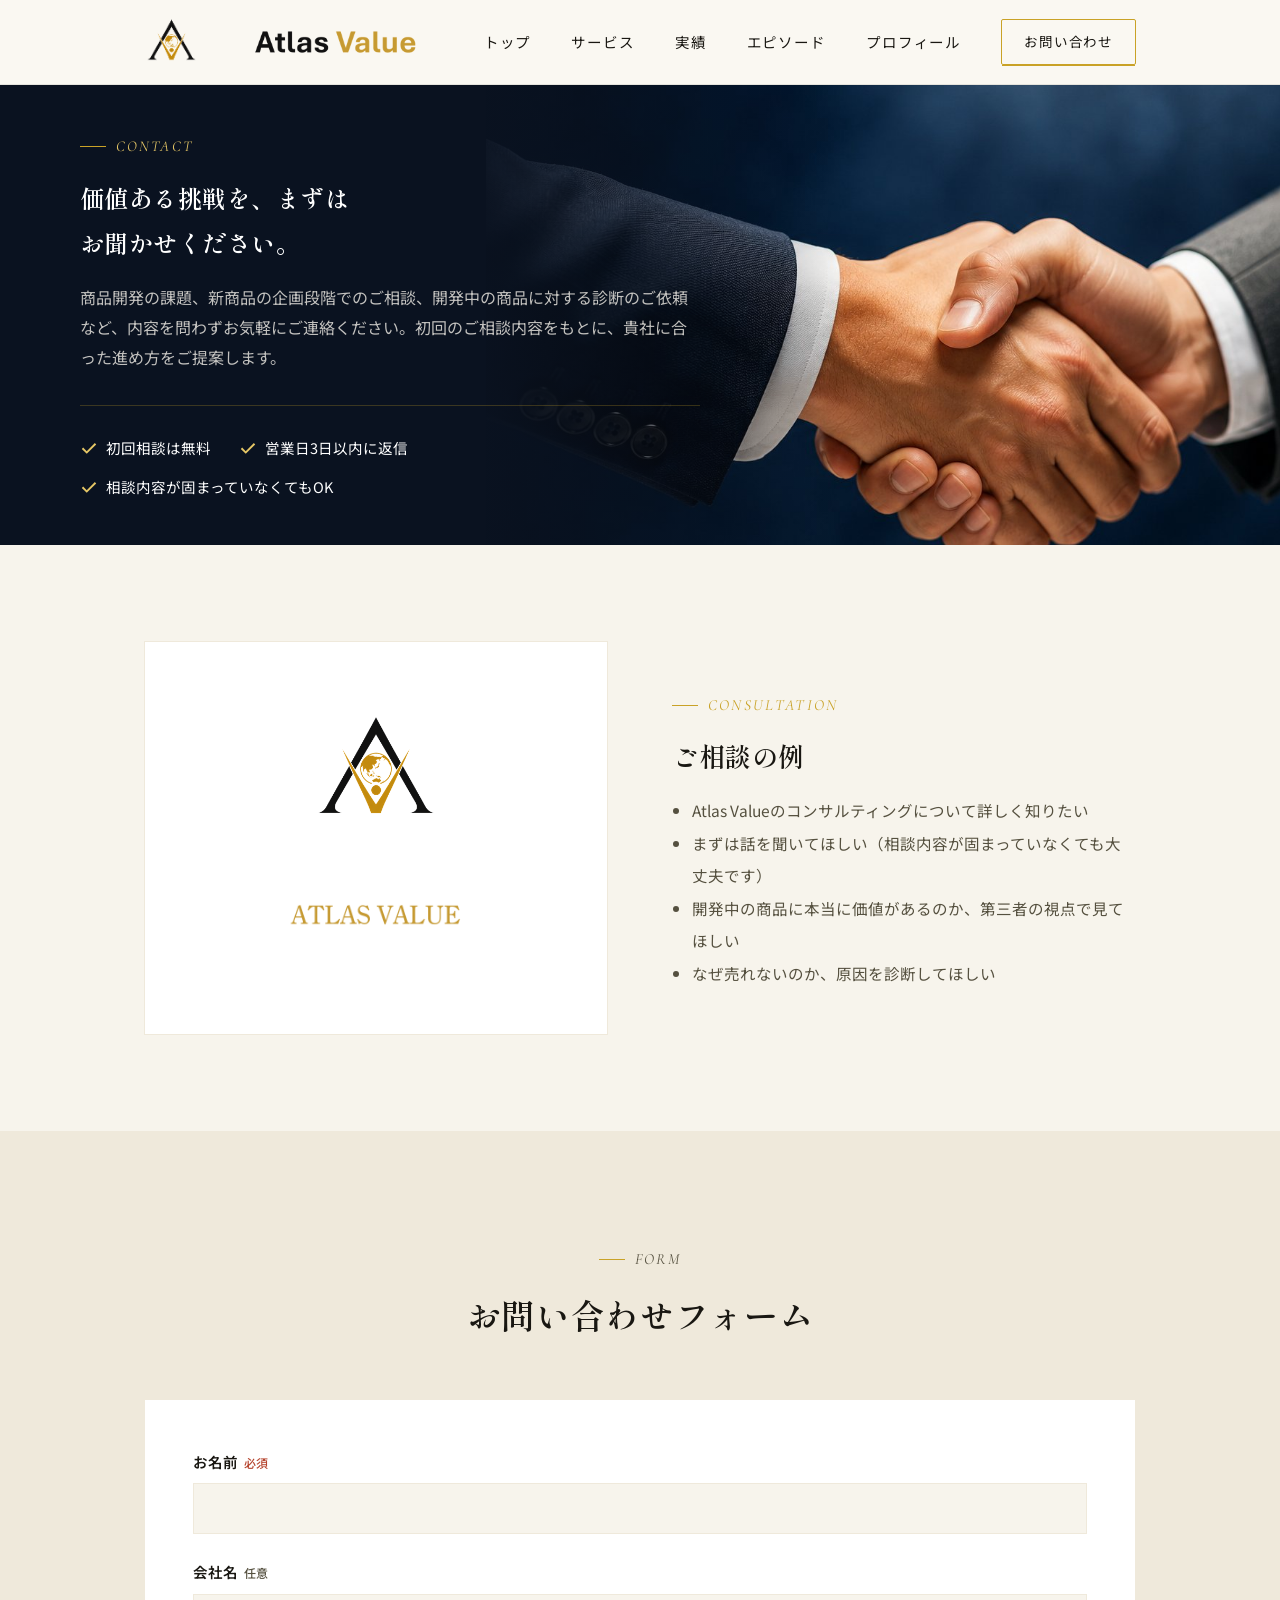
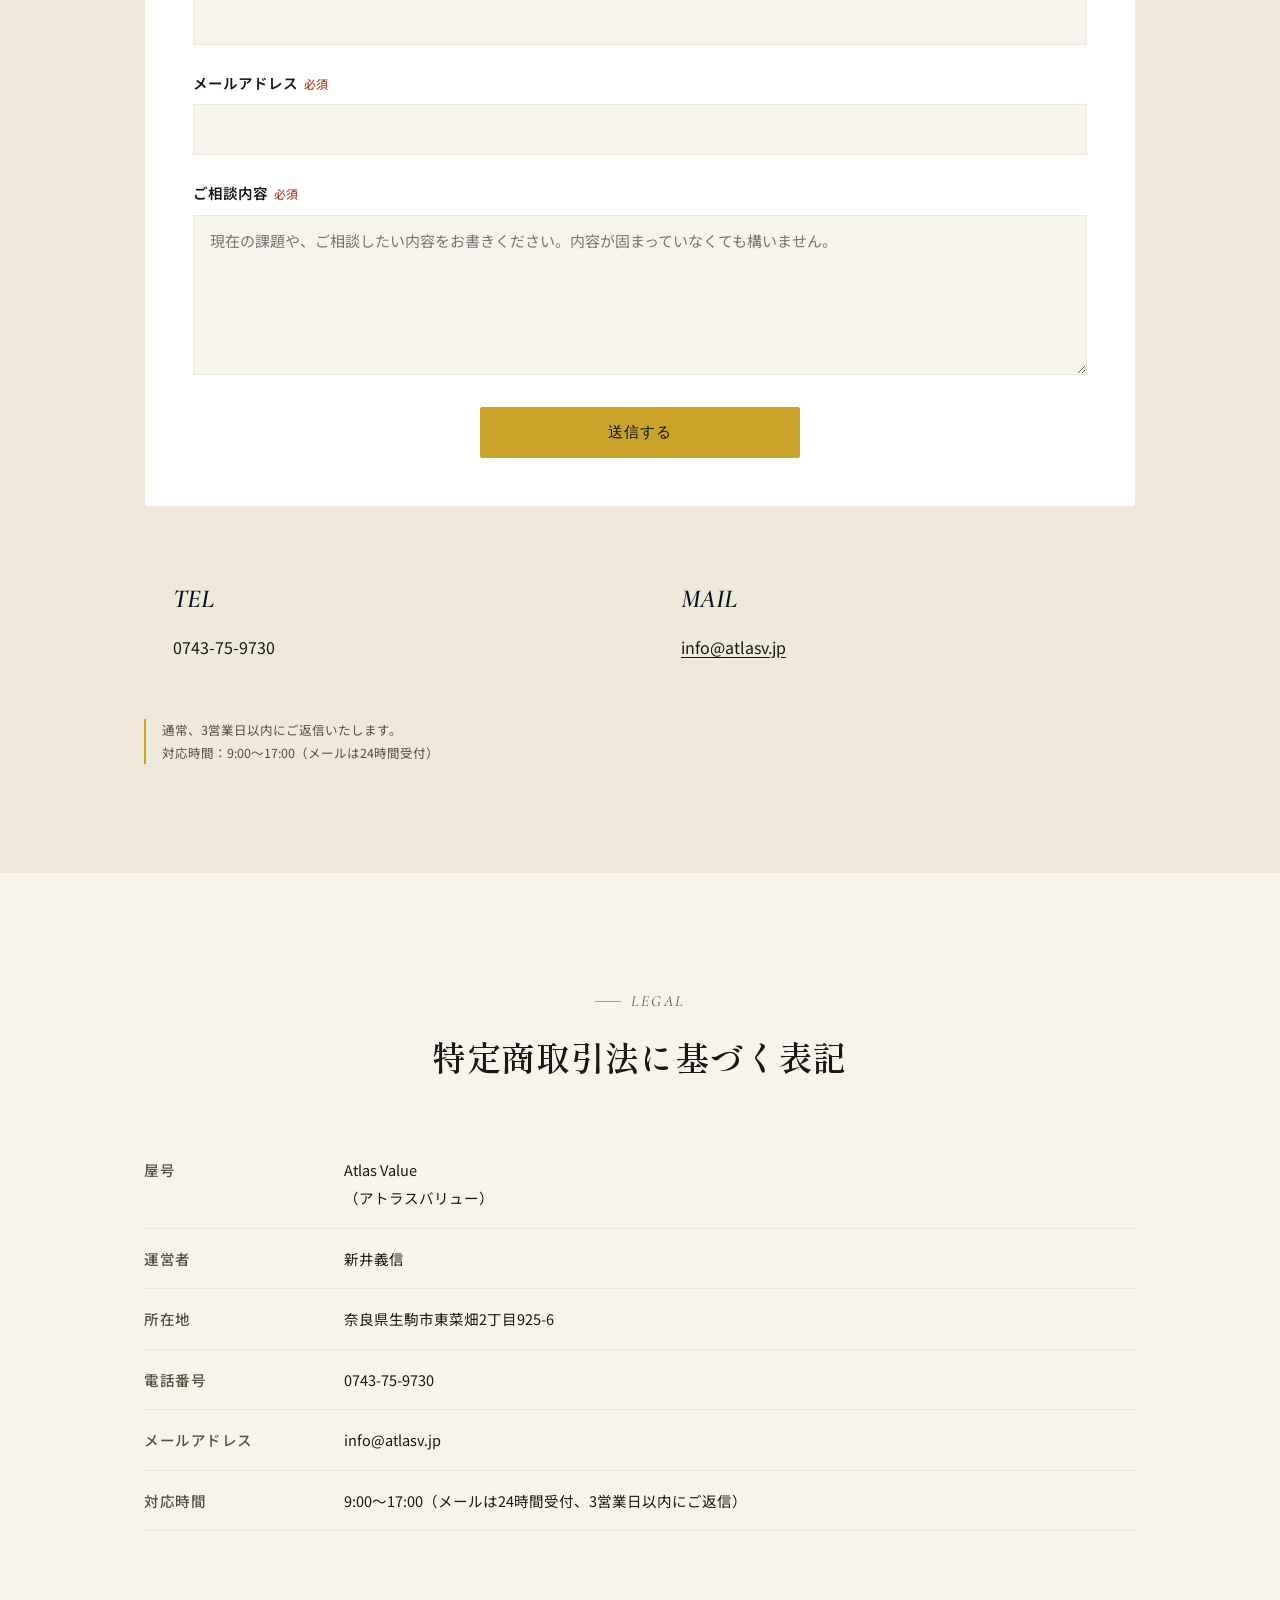
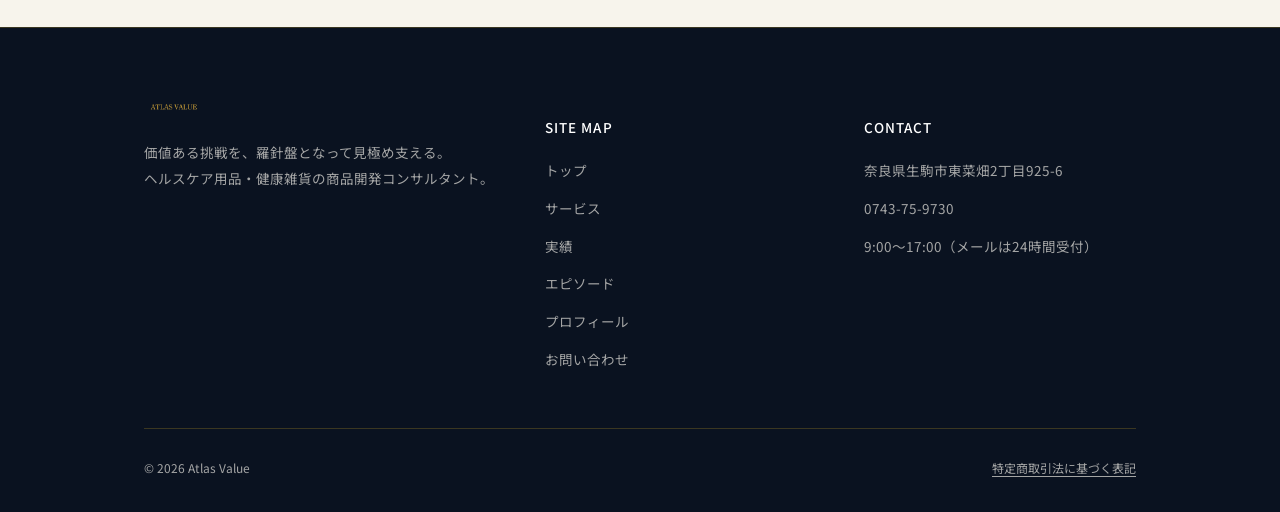
==== commit 9841ac7b: "Add files via upload" ====
--- a/contact.html
+++ b/contact.html
@@ -6,7 +6,7 @@
 <title>お問い合わせ | Atlas Value</title>
 <meta name="description" content="Atlas Valueへのお問い合わせ・ご相談はこちらから。商品開発の課題や診断のご依頼など、お気軽にご連絡ください。">
 <link rel="icon" href="favicon.png">
-<link rel="stylesheet" href="css/style.css?v=22">
+<link rel="stylesheet" href="css/style.css?v=26">
 </head>
 <body>
 
@@ -20,7 +20,7 @@
       <a href="index.html">トップ</a>
       <a href="service.html">サービス</a>
       <a href="results.html">実績</a>
-      <a href="videos.html">動画</a>
+      <a href="videos.html">エピソード</a>
       <a href="profile.html">プロフィール</a>
       <a href="contact.html#form" class="nav-cta current">お問い合わせ</a>
     </nav>
@@ -159,7 +159,7 @@
         <a href="index.html">トップ</a>
         <a href="service.html">サービス</a>
         <a href="results.html">実績</a>
-        <a href="videos.html">動画</a>
+        <a href="videos.html">エピソード</a>
         <a href="profile.html">プロフィール</a>
         <a href="contact.html#form">お問い合わせ</a>
       </div>
--- a/css/style.css
+++ b/css/style.css
@@ -977,6 +977,24 @@
 
 /* ===== videos.html 再生リスト埋め込み ===== */
 .video-embed { position: relative; width: 100%; max-width: 900px; margin: 0 auto; padding-top: 56.25%; border: 1px solid rgba(20,26,45,0.12); box-shadow: 0 20px 50px rgba(20,26,45,0.12); }
-.video-embed iframe { position: absolute; top: 0; left: 0; width: 100%; height: 100%; border: 0; }
+.video-embed iframe, .video-embed #video-player { position: absolute; top: 0; left: 0; width: 100%; height: 100%; border: 0; }
+.mobile-only-btn { display: none; }
+@media (max-width: 640px) {
+  .mobile-only-btn { display: inline-block; }
+}
+.episode-picker { display: grid; grid-template-columns: repeat(3, 1fr); gap: 12px; max-width: 900px; margin: 32px auto 0; }
+@media (max-width: 860px) {
+  .episode-picker { grid-template-columns: repeat(2, 1fr); }
+}
+@media (max-width: 560px) {
+  .episode-picker { grid-template-columns: 1fr; }
+}
+.episode-btn { display: flex; flex-direction: column; align-items: flex-start; gap: 4px; text-align: left; font-family: inherit; padding: 14px 18px; border-radius: 6px; border: 1px solid rgba(20,26,45,0.15); background: var(--white); color: var(--ink); cursor: pointer; transition: all .2s ease; }
+.episode-btn:hover { border-color: var(--gold); }
+.episode-btn .ep-num { font-size: 13px; font-weight: 600; letter-spacing: 0.06em; color: var(--gold); }
+.episode-btn .ep-sub { font-size: 13.5px; line-height: 1.5; color: var(--ink); }
+.episode-btn.active { background: var(--navy-deep); border-color: var(--navy-deep); }
+.episode-btn.active .ep-num { color: var(--gold); }
+.episode-btn.active .ep-sub { color: var(--white); }
 
 /* redeploy trigger */
